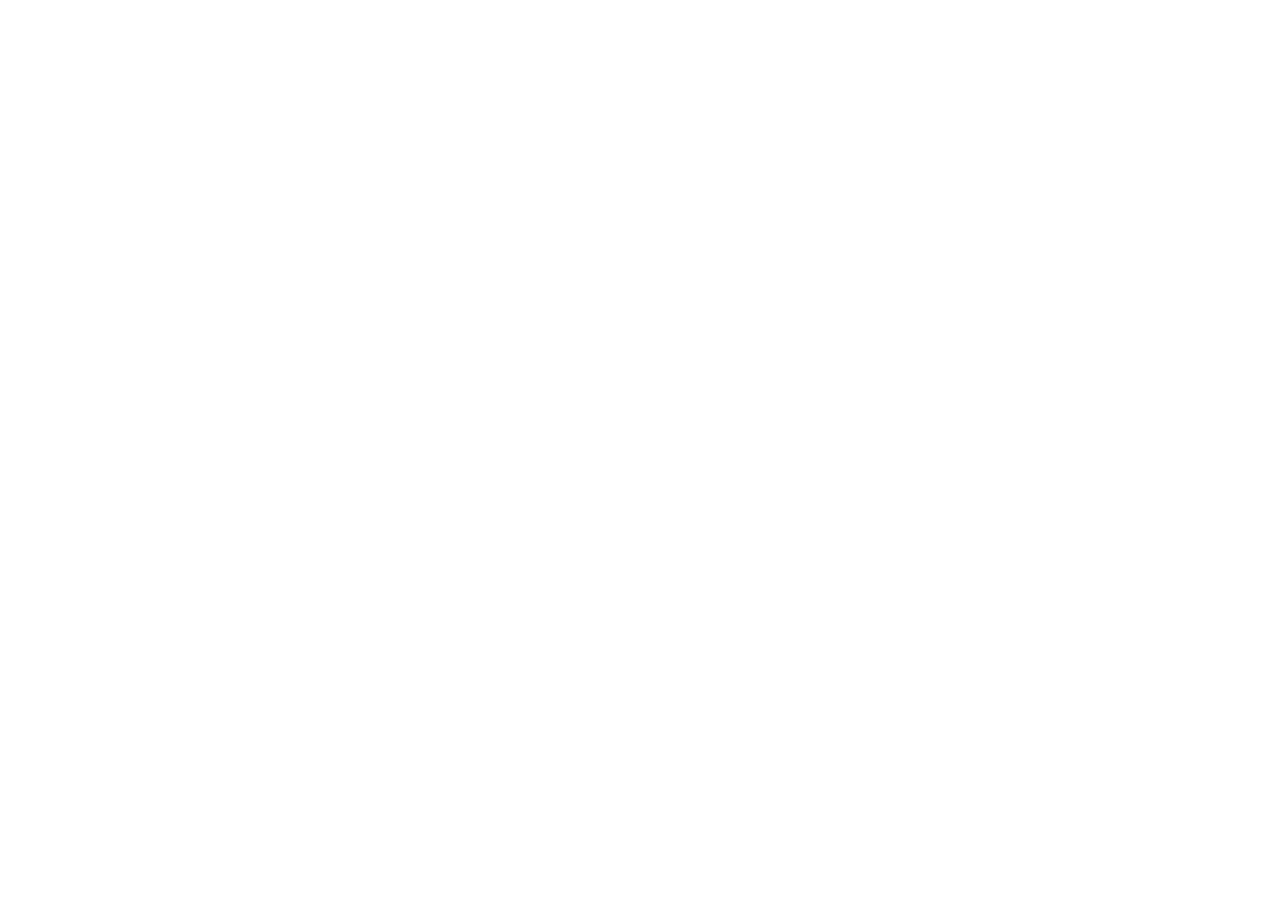
==== index.html @ 625efd92 "Add my.warden.cv launcher" ====
<!doctype html>
<html lang="en">
	<head>
		<meta charset="utf-8">
		<meta name="viewport" content="width=device-width, initial-scale=1">
		<meta name="color-scheme" content="dark">
		<title>Warden</title>
		<link rel="icon" href="assets/images/favicon.svg" type="image/svg+xml">
		<link rel="stylesheet" href="assets/css/style.css">
		<script defer src="assets/js/script.js"></script>
	</head>
	<body>
		<main class="auth-shell" data-launcher data-product="warden" data-default-host="localhost" data-default-port="7332">
		  <form class="login-card" data-config novalidate>
		    <div class="brand"><span>W</span><strong>Warden</strong></div>
		    <h1>Warden</h1>
		    <div class="error" data-error role="alert" hidden></div>
		    <label>Domain or IP<input name="host" value="localhost" placeholder="localhost or https://warden.example.com" autocomplete="url" spellcheck="false"></label>
		    <label>Port<input name="port" type="number" min="1" max="65535" value="7332" inputmode="numeric"></label>
		    <div class="actions"><button type="submit">Save</button><button type="button" class="secondary" data-defaults>Use defaults</button></div>
		    <button type="button" class="secondary open" data-open>Open Warden</button>
		  </form>
		</main>
	</body>
</html>
---- assets/css/style.css ----
:root{color-scheme:dark;--bg:#151617;--panel:#1f2021;--line:#323334;--line2:#3a3b3c;--text:#f0f1f1;--muted:#85898c;--accent:#4ecb71;--sans:Inter,ui-sans-serif,system-ui,sans-serif}*{box-sizing:border-box}html,body{min-height:100%}body{margin:0;background:var(--bg);color:var(--text);font:14px var(--sans)}button,input{font:inherit}[hidden]{display:none!important}.auth-shell{min-height:100vh;display:grid;place-items:center;padding:18px}.login-card{display:none;width:min(340px,calc(100vw - 36px));padding:30px;border:1px solid var(--line);border-radius:12px;background:var(--panel)}.config .login-card{display:grid;gap:11px}.brand{display:flex;align-items:center;justify-content:center;gap:9px;margin-bottom:10px}.brand span{display:grid;place-items:center;width:29px;height:29px;border-radius:8px;background:#eee;color:#171819;font-weight:900}.login-card h1{margin:0 0 8px;text-align:center;font-size:24px;letter-spacing:-.035em}.login-card label{display:grid;gap:6px;color:#b5b8ba;font-size:10px;text-transform:uppercase;letter-spacing:.08em}.login-card input{width:100%;border:1px solid var(--line2);border-radius:8px;background:#171819;color:var(--text);padding:12px 13px;outline:0}.login-card input:focus{border-color:#5b625d;box-shadow:0 0 0 2px #4ecb7114}.login-card button{padding:12px 14px;border:0;border-radius:8px;background:var(--accent);color:#102015;font-weight:800;cursor:pointer}.login-card .secondary{border:1px solid var(--line2);background:#292a2b;color:var(--text)}.actions{display:flex;gap:8px;margin-top:8px}.actions button{flex:1}.open{width:100%}.error{padding:9px;color:#e46b6b;font-size:11px;text-align:center}@media(max-width:380px){.actions{display:grid}}
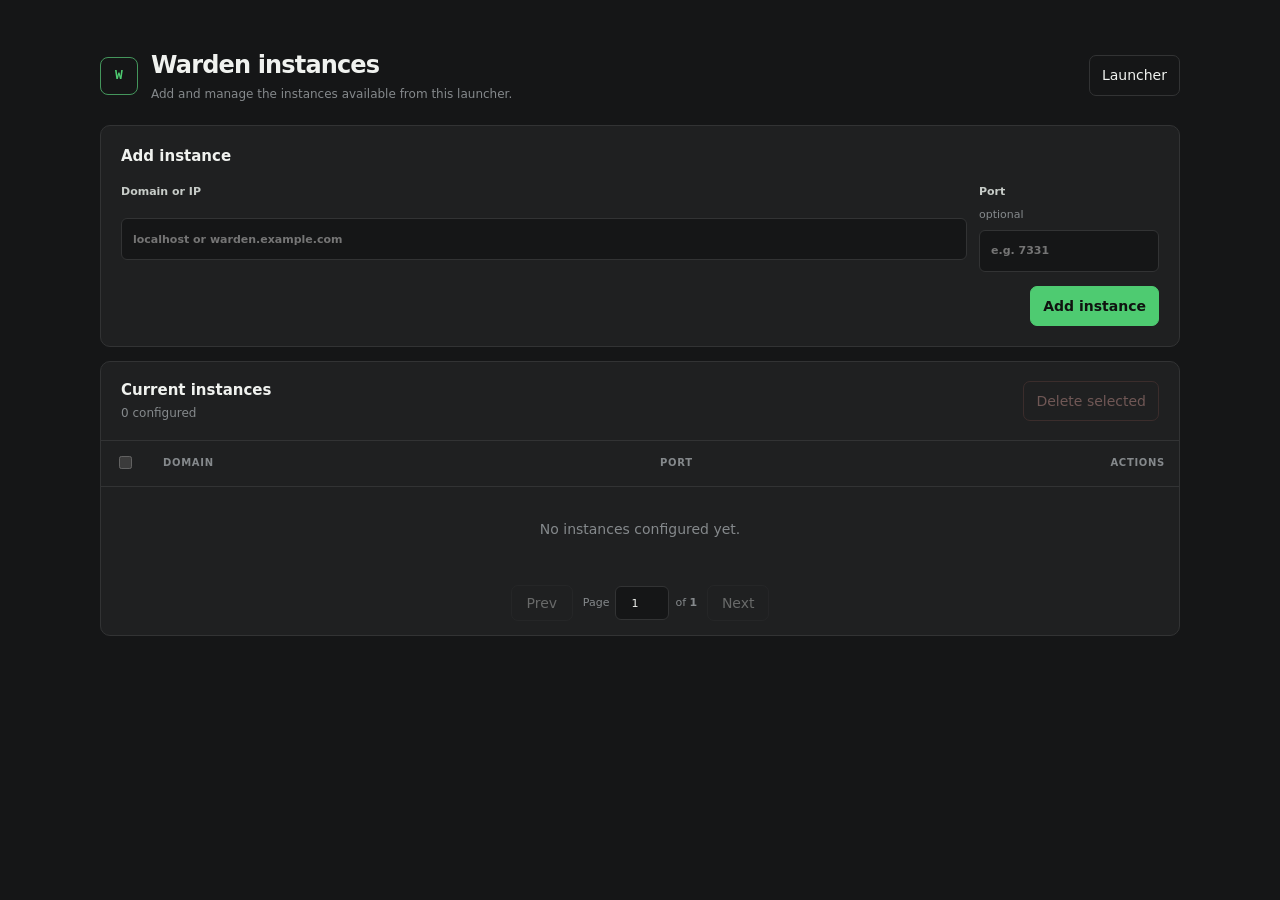
==== commit 4dc2d147: "Turn redirect into instance launcher" ====
--- a/index.html
+++ b/index.html
@@ -10,16 +10,49 @@
 		<script defer src="assets/js/script.js"></script>
 	</head>
 	<body>
-		<main class="auth-shell" data-launcher data-product="warden" data-default-host="localhost" data-default-port="7332">
-		  <form class="login-card" data-config novalidate>
-		    <div class="brand"><span>W</span><strong>Warden</strong></div>
-		    <h1>Warden</h1>
-		    <div class="error" data-error role="alert" hidden></div>
-		    <label>Domain or IP<input name="host" value="localhost" placeholder="localhost or https://warden.example.com" autocomplete="url" spellcheck="false"></label>
-		    <label>Port<input name="port" type="number" min="1" max="65535" value="7332" inputmode="numeric"></label>
-		    <div class="actions"><button type="submit">Save</button><button type="button" class="secondary" data-defaults>Use defaults</button></div>
-		    <button type="button" class="secondary open" data-open>Open Warden</button>
-		  </form>
+		<main class="instance-app" data-instance-launcher data-product="warden" data-product-title="Warden">
+		  <section class="launcher-view" data-launcher-view hidden>
+		    <header class="page-header">
+		      <div class="brand"><span class="brand-mark">W</span><div><h1>Warden</h1><p>Choose an instance to open.</p></div></div>
+		      <button class="icon-button" type="button" data-open-config aria-label="Configure instances" title="Configure instances">&#9881;</button>
+		    </header>
+		    <div class="instance-grid" data-instance-grid></div>
+		    <nav class="pager" data-launcher-pager aria-label="Instance pages">
+		      <button type="button" data-prev>Prev</button>
+		      <label>Page <input type="number" min="1" step="1" value="1" data-page-input aria-label="Page number"> <span>of <strong data-page-count>1</strong></span></label>
+		      <button type="button" data-next>Next</button>
+		    </nav>
+		  </section>
+		  <section class="config-view" data-config-view hidden>
+		    <header class="page-header">
+		      <div class="brand"><span class="brand-mark">W</span><div><h1>Warden instances</h1><p>Add and manage the instances available from this launcher.</p></div></div>
+		      <button class="secondary" type="button" data-back-launcher>Launcher</button>
+		    </header>
+		    <form class="instance-form panel" data-instance-form novalidate>
+		      <input type="hidden" name="edit-id">
+		      <div class="form-heading"><h2 data-form-title>Add instance</h2><button class="text-button" type="button" data-cancel-edit hidden>Cancel edit</button></div>
+		      <div class="form-grid">
+		        <label>Domain or IP<input name="domain" type="text" inputmode="url" autocomplete="url" placeholder="localhost or warden.example.com" spellcheck="false" required></label>
+		        <label>Port <span class="optional">optional</span><input name="port" type="number" min="1" max="65535" step="1" inputmode="numeric" autocomplete="off" placeholder="e.g. 7331"></label>
+		      </div>
+		      <div class="form-footer"><div class="error" data-error role="alert" hidden></div><button class="primary" type="submit" data-submit>Add instance</button></div>
+		    </form>
+		    <section class="panel list-panel">
+		      <div class="table-toolbar"><div><h2>Current instances</h2><p><span data-instance-count>0</span> configured</p></div><button class="danger" type="button" data-delete-selected disabled>Delete selected</button></div>
+		      <div class="table-wrap">
+		        <table>
+		          <thead><tr><th class="check"><input type="checkbox" data-select-page aria-label="Select instances on this page"></th><th>Domain</th><th>Port</th><th class="actions-col">Actions</th></tr></thead>
+		          <tbody data-instance-table></tbody>
+		        </table>
+		        <div class="empty-state" data-empty>No instances configured yet.</div>
+		      </div>
+		      <nav class="pager" data-config-pager aria-label="Configuration pages">
+		        <button type="button" data-prev>Prev</button>
+		        <label>Page <input type="number" min="1" step="1" value="1" data-page-input aria-label="Page number"> <span>of <strong data-page-count>1</strong></span></label>
+		        <button type="button" data-next>Next</button>
+		      </nav>
+		    </section>
+		  </section>
 		</main>
 	</body>
 </html>
--- a/assets/css/style.css
+++ b/assets/css/style.css
@@ -1 +1,2 @@
-:root{color-scheme:dark;--bg:#151617;--panel:#1f2021;--line:#323334;--line2:#3a3b3c;--text:#f0f1f1;--muted:#85898c;--accent:#4ecb71;--sans:Inter,ui-sans-serif,system-ui,sans-serif}*{box-sizing:border-box}html,body{min-height:100%}body{margin:0;background:var(--bg);color:var(--text);font:14px var(--sans)}button,input{font:inherit}[hidden]{display:none!important}.auth-shell{min-height:100vh;display:grid;place-items:center;padding:18px}.login-card{display:none;width:min(340px,calc(100vw - 36px));padding:30px;border:1px solid var(--line);border-radius:12px;background:var(--panel)}.config .login-card{display:grid;gap:11px}.brand{display:flex;align-items:center;justify-content:center;gap:9px;margin-bottom:10px}.brand span{display:grid;place-items:center;width:29px;height:29px;border-radius:8px;background:#eee;color:#171819;font-weight:900}.login-card h1{margin:0 0 8px;text-align:center;font-size:24px;letter-spacing:-.035em}.login-card label{display:grid;gap:6px;color:#b5b8ba;font-size:10px;text-transform:uppercase;letter-spacing:.08em}.login-card input{width:100%;border:1px solid var(--line2);border-radius:8px;background:#171819;color:var(--text);padding:12px 13px;outline:0}.login-card input:focus{border-color:#5b625d;box-shadow:0 0 0 2px #4ecb7114}.login-card button{padding:12px 14px;border:0;border-radius:8px;background:var(--accent);color:#102015;font-weight:800;cursor:pointer}.login-card .secondary{border:1px solid var(--line2);background:#292a2b;color:var(--text)}.actions{display:flex;gap:8px;margin-top:8px}.actions button{flex:1}.open{width:100%}.error{padding:9px;color:#e46b6b;font-size:11px;text-align:center}@media(max-width:380px){.actions{display:grid}}
+:root{color-scheme:dark;--bg:#151617;--panel:#1f2021;--line:#323334;--text:#f0f2ef;--muted:#85898c;--accent:#4ecb71;--danger:#d97970;--sans:Inter,ui-sans-serif,system-ui,-apple-system,BlinkMacSystemFont,"Segoe UI",sans-serif;--mono:"SFMono-Regular",Consolas,"Liberation Mono",monospace;--radius:10px}
+*{box-sizing:border-box}html,body{min-height:100%}body{margin:0;background:var(--bg);color:var(--text);font:14px/1.45 var(--sans)}button,input{font:inherit}button{cursor:pointer}[hidden]{display:none!important}.instance-app{width:min(1080px,calc(100% - 36px));margin:0 auto;padding:48px 0 64px}.launcher-view{width:min(920px,100%);margin:8vh auto 0}.page-header{display:flex;align-items:center;justify-content:space-between;gap:18px;margin-bottom:22px}.brand{display:flex;align-items:center;gap:13px}.brand-mark{display:grid;place-items:center;min-width:38px;height:38px;padding:0 8px;border:1px solid color-mix(in srgb,var(--accent) 65%,var(--line));border-radius:calc(var(--radius) - 2px);color:var(--accent);font:800 13px/1 var(--mono)}h1,h2,p{margin:0}h1{font-size:24px;letter-spacing:-.035em}h2{font-size:15px}.brand p,.table-toolbar p{margin-top:3px;color:var(--muted);font-size:12px}.icon-button,.secondary,.pager button,.text-button,.danger,.primary{border:1px solid var(--line);border-radius:calc(var(--radius) - 3px);background:transparent;color:var(--text);padding:9px 12px}.icon-button{width:40px;height:40px;padding:0;font-size:18px}button:hover{border-color:color-mix(in srgb,var(--accent) 45%,var(--line))}.primary{border-color:var(--accent);background:var(--accent);color:#101310;font-weight:800}.danger{color:#f2b0a9;border-color:#69423e}.danger:disabled{opacity:.38;cursor:not-allowed}.instance-grid{display:grid;grid-template-columns:repeat(2,minmax(0,1fr));gap:12px}.instance-card{display:flex;align-items:center;justify-content:space-between;gap:14px;min-height:92px;padding:18px;border:1px solid var(--line);border-radius:var(--radius);background:var(--panel);text-align:left;color:var(--text)}.instance-card:hover{border-color:color-mix(in srgb,var(--accent) 55%,var(--line));transform:translateY(-1px)}.instance-card strong{display:block;font-size:15px;overflow-wrap:anywhere}.instance-card small{display:block;margin-top:5px;color:var(--muted);font:11px var(--mono)}.instance-card .arrow{color:var(--accent);font-size:20px}.panel{border:1px solid var(--line);border-radius:var(--radius);background:var(--panel)}.instance-form{padding:20px;margin-bottom:14px}.form-heading,.form-footer,.table-toolbar{display:flex;align-items:center;justify-content:space-between;gap:14px}.form-heading{margin-bottom:16px}.text-button{padding:5px 8px;color:var(--muted);font-size:12px}.form-grid{display:grid;grid-template-columns:minmax(0,1fr) 180px;gap:12px}label{display:grid;gap:7px;color:#c7ccc8;font-size:11px;font-weight:650}.optional{color:var(--muted);font-weight:400}input[type=text],input[type=number]{width:100%;height:42px;padding:0 11px;border:1px solid var(--line);border-radius:calc(var(--radius) - 4px);outline:0;background:var(--bg);color:var(--text)}input:focus{border-color:var(--accent)}.form-footer{margin-top:14px;justify-content:flex-end}.error{margin-right:auto;color:#e59a93;font-size:12px}.list-panel{overflow:hidden}.table-toolbar{padding:18px 20px;border-bottom:1px solid var(--line)}.table-wrap{overflow-x:auto}table{width:100%;border-collapse:collapse}th,td{padding:12px 14px;border-bottom:1px solid var(--line);text-align:left;vertical-align:middle}th{color:var(--muted);font-size:10px;text-transform:uppercase;letter-spacing:.07em}td.domain{font-weight:650;overflow-wrap:anywhere}td.port{color:var(--muted);font:12px var(--mono)}.check{width:42px;text-align:center}.actions-col{width:150px;text-align:right}td.actions{text-align:right;white-space:nowrap}td.actions button{margin-left:5px;padding:6px 9px;border:1px solid var(--line);border-radius:calc(var(--radius) - 4px);background:transparent;color:var(--text);font-size:11px}.empty-state{padding:32px;text-align:center;color:var(--muted)}.pager{display:flex;align-items:center;justify-content:center;gap:10px;margin-top:18px}.list-panel>.pager{margin:0;padding:14px;border-top:0}.pager label{display:flex;align-items:center;gap:6px;color:var(--muted);font-weight:400}.pager input{width:54px;height:34px;padding:0 7px;text-align:center}.pager button{min-width:62px;padding:7px 10px}.pager button:disabled{opacity:.35;cursor:not-allowed}input[type=checkbox]{accent-color:var(--accent)}@media(max-width:700px){.instance-app{width:min(100% - 24px,1080px);padding-top:26px}.launcher-view{margin-top:3vh}.instance-grid{grid-template-columns:1fr}.form-grid{grid-template-columns:1fr}.page-header{align-items:flex-start}.brand{align-items:flex-start}.config-view .page-header{flex-direction:column}.table-toolbar{align-items:flex-start;flex-direction:column}.actions-col{width:120px}}@media(max-width:440px){.instance-app{width:min(100% - 18px,1080px)}.instance-form{padding:16px}.page-header{margin-bottom:16px}.pager{gap:6px}.pager button{min-width:auto}th,td{padding:10px 9px}}
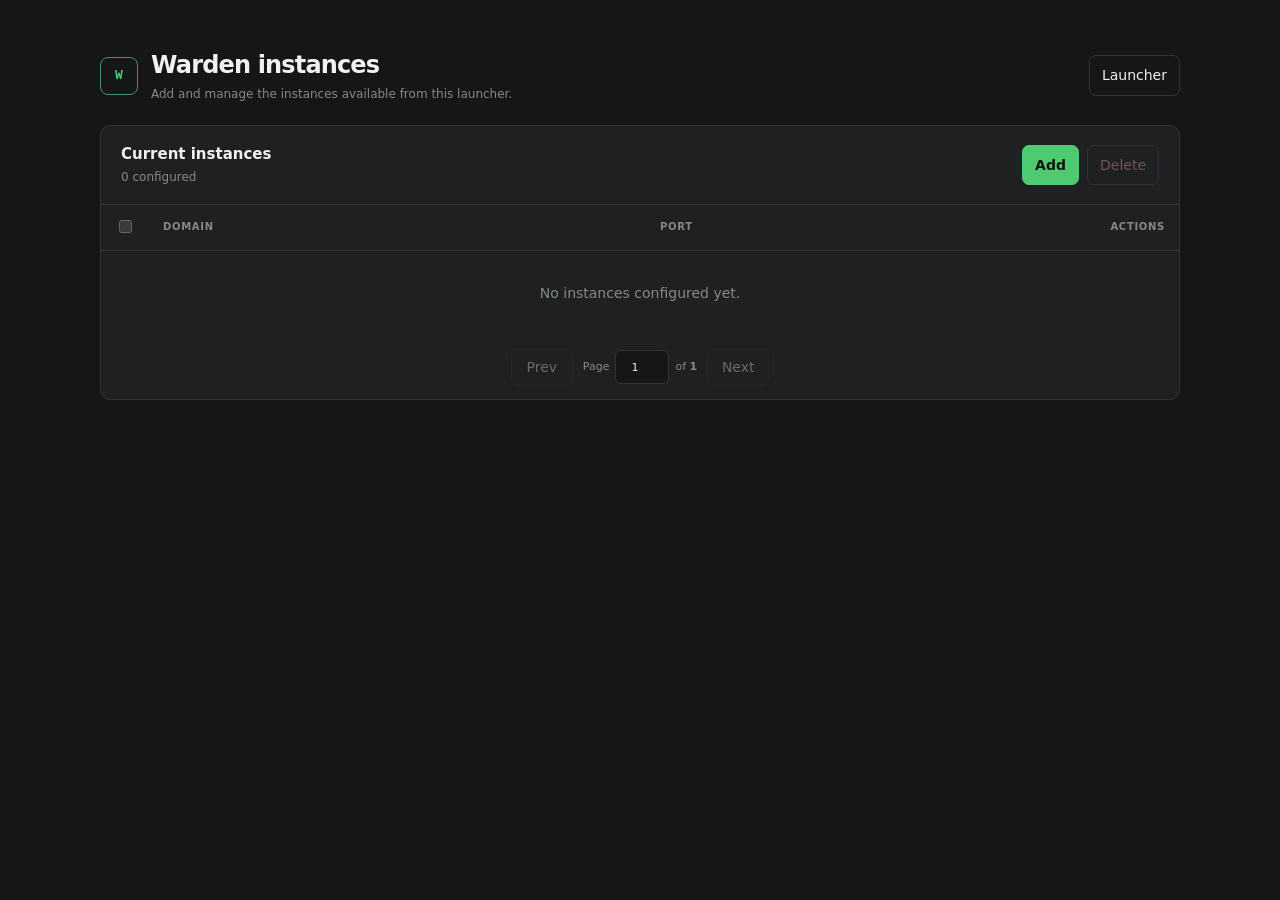
==== commit a8f8c9ff: "Refine instance configuration UI" ====
--- a/index.html
+++ b/index.html
@@ -28,17 +28,21 @@
 		      <div class="brand"><span class="brand-mark">W</span><div><h1>Warden instances</h1><p>Add and manage the instances available from this launcher.</p></div></div>
 		      <button class="secondary" type="button" data-back-launcher>Launcher</button>
 		    </header>
-		    <form class="instance-form panel" data-instance-form novalidate>
-		      <input type="hidden" name="edit-id">
-		      <div class="form-heading"><h2 data-form-title>Add instance</h2><button class="text-button" type="button" data-cancel-edit hidden>Cancel edit</button></div>
-		      <div class="form-grid">
-		        <label>Domain or IP<input name="domain" type="text" inputmode="url" autocomplete="url" placeholder="localhost or warden.example.com" spellcheck="false" required></label>
-		        <label>Port <span class="optional">optional</span><input name="port" type="number" min="1" max="65535" step="1" inputmode="numeric" autocomplete="off" placeholder="e.g. 7331"></label>
-		      </div>
-		      <div class="form-footer"><div class="error" data-error role="alert" hidden></div><button class="primary" type="submit" data-submit>Add instance</button></div>
-		    </form>
+		    <div class="modal-backdrop" data-instance-modal hidden>
+		      <section class="modal panel" role="dialog" aria-modal="true" aria-labelledby="instance-modal-title">
+		        <form class="instance-form" data-instance-form novalidate>
+		          <input type="hidden" name="edit-id">
+		          <div class="modal-header"><h2 id="instance-modal-title" data-form-title>Add instance</h2><button class="icon-button close-button" type="button" data-cancel-edit aria-label="Close">&times;</button></div>
+		          <div class="form-grid">
+		            <label>Domain or IP<input name="domain" type="text" inputmode="url" autocomplete="url" placeholder="localhost or warden.example.com" spellcheck="false" required></label>
+		            <label><span class="field-label">Port <span class="optional">(optional)</span></span><input name="port" type="number" min="1" max="65535" step="1" inputmode="numeric" autocomplete="off" placeholder="e.g. 7331"></label>
+		          </div>
+		          <div class="form-footer"><div class="error" data-error role="alert" hidden></div><button class="secondary" type="button" data-cancel-modal>Cancel</button><button class="primary" type="submit" data-submit>Add</button></div>
+		        </form>
+		      </section>
+		    </div>
 		    <section class="panel list-panel">
-		      <div class="table-toolbar"><div><h2>Current instances</h2><p><span data-instance-count>0</span> configured</p></div><button class="danger" type="button" data-delete-selected disabled>Delete selected</button></div>
+		      <div class="table-toolbar"><div><h2>Current instances</h2><p><span data-instance-count>0</span> configured</p></div><div class="toolbar-actions"><button class="primary" type="button" data-add-instance>Add</button><button class="danger" type="button" data-delete-selected disabled>Delete</button></div></div>
 		      <div class="table-wrap">
 		        <table>
 		          <thead><tr><th class="check"><input type="checkbox" data-select-page aria-label="Select instances on this page"></th><th>Domain</th><th>Port</th><th class="actions-col">Actions</th></tr></thead>
--- a/assets/css/style.css
+++ b/assets/css/style.css
@@ -1,2 +1,3 @@
 :root{color-scheme:dark;--bg:#151617;--panel:#1f2021;--line:#323334;--text:#f0f2ef;--muted:#85898c;--accent:#4ecb71;--danger:#d97970;--sans:Inter,ui-sans-serif,system-ui,-apple-system,BlinkMacSystemFont,"Segoe UI",sans-serif;--mono:"SFMono-Regular",Consolas,"Liberation Mono",monospace;--radius:10px}
 *{box-sizing:border-box}html,body{min-height:100%}body{margin:0;background:var(--bg);color:var(--text);font:14px/1.45 var(--sans)}button,input{font:inherit}button{cursor:pointer}[hidden]{display:none!important}.instance-app{width:min(1080px,calc(100% - 36px));margin:0 auto;padding:48px 0 64px}.launcher-view{width:min(920px,100%);margin:8vh auto 0}.page-header{display:flex;align-items:center;justify-content:space-between;gap:18px;margin-bottom:22px}.brand{display:flex;align-items:center;gap:13px}.brand-mark{display:grid;place-items:center;min-width:38px;height:38px;padding:0 8px;border:1px solid color-mix(in srgb,var(--accent) 65%,var(--line));border-radius:calc(var(--radius) - 2px);color:var(--accent);font:800 13px/1 var(--mono)}h1,h2,p{margin:0}h1{font-size:24px;letter-spacing:-.035em}h2{font-size:15px}.brand p,.table-toolbar p{margin-top:3px;color:var(--muted);font-size:12px}.icon-button,.secondary,.pager button,.text-button,.danger,.primary{border:1px solid var(--line);border-radius:calc(var(--radius) - 3px);background:transparent;color:var(--text);padding:9px 12px}.icon-button{width:40px;height:40px;padding:0;font-size:18px}button:hover{border-color:color-mix(in srgb,var(--accent) 45%,var(--line))}.primary{border-color:var(--accent);background:var(--accent);color:#101310;font-weight:800}.danger{color:#f2b0a9;border-color:#69423e}.danger:disabled{opacity:.38;cursor:not-allowed}.instance-grid{display:grid;grid-template-columns:repeat(2,minmax(0,1fr));gap:12px}.instance-card{display:flex;align-items:center;justify-content:space-between;gap:14px;min-height:92px;padding:18px;border:1px solid var(--line);border-radius:var(--radius);background:var(--panel);text-align:left;color:var(--text)}.instance-card:hover{border-color:color-mix(in srgb,var(--accent) 55%,var(--line));transform:translateY(-1px)}.instance-card strong{display:block;font-size:15px;overflow-wrap:anywhere}.instance-card small{display:block;margin-top:5px;color:var(--muted);font:11px var(--mono)}.instance-card .arrow{color:var(--accent);font-size:20px}.panel{border:1px solid var(--line);border-radius:var(--radius);background:var(--panel)}.instance-form{padding:20px;margin-bottom:14px}.form-heading,.form-footer,.table-toolbar{display:flex;align-items:center;justify-content:space-between;gap:14px}.form-heading{margin-bottom:16px}.text-button{padding:5px 8px;color:var(--muted);font-size:12px}.form-grid{display:grid;grid-template-columns:minmax(0,1fr) 180px;gap:12px}label{display:grid;gap:7px;color:#c7ccc8;font-size:11px;font-weight:650}.optional{color:var(--muted);font-weight:400}input[type=text],input[type=number]{width:100%;height:42px;padding:0 11px;border:1px solid var(--line);border-radius:calc(var(--radius) - 4px);outline:0;background:var(--bg);color:var(--text)}input:focus{border-color:var(--accent)}.form-footer{margin-top:14px;justify-content:flex-end}.error{margin-right:auto;color:#e59a93;font-size:12px}.list-panel{overflow:hidden}.table-toolbar{padding:18px 20px;border-bottom:1px solid var(--line)}.table-wrap{overflow-x:auto}table{width:100%;border-collapse:collapse}th,td{padding:12px 14px;border-bottom:1px solid var(--line);text-align:left;vertical-align:middle}th{color:var(--muted);font-size:10px;text-transform:uppercase;letter-spacing:.07em}td.domain{font-weight:650;overflow-wrap:anywhere}td.port{color:var(--muted);font:12px var(--mono)}.check{width:42px;text-align:center}.actions-col{width:150px;text-align:right}td.actions{text-align:right;white-space:nowrap}td.actions button{margin-left:5px;padding:6px 9px;border:1px solid var(--line);border-radius:calc(var(--radius) - 4px);background:transparent;color:var(--text);font-size:11px}.empty-state{padding:32px;text-align:center;color:var(--muted)}.pager{display:flex;align-items:center;justify-content:center;gap:10px;margin-top:18px}.list-panel>.pager{margin:0;padding:14px;border-top:0}.pager label{display:flex;align-items:center;gap:6px;color:var(--muted);font-weight:400}.pager input{width:54px;height:34px;padding:0 7px;text-align:center}.pager button{min-width:62px;padding:7px 10px}.pager button:disabled{opacity:.35;cursor:not-allowed}input[type=checkbox]{accent-color:var(--accent)}@media(max-width:700px){.instance-app{width:min(100% - 24px,1080px);padding-top:26px}.launcher-view{margin-top:3vh}.instance-grid{grid-template-columns:1fr}.form-grid{grid-template-columns:1fr}.page-header{align-items:flex-start}.brand{align-items:flex-start}.config-view .page-header{flex-direction:column}.table-toolbar{align-items:flex-start;flex-direction:column}.actions-col{width:120px}}@media(max-width:440px){.instance-app{width:min(100% - 18px,1080px)}.instance-form{padding:16px}.page-header{margin-bottom:16px}.pager{gap:6px}.pager button{min-width:auto}th,td{padding:10px 9px}}
+.toolbar-actions{display:flex;align-items:center;gap:8px}.field-label{display:inline-flex;align-items:baseline;gap:4px}.modal-backdrop{position:fixed;inset:0;z-index:1000;display:grid;place-items:center;padding:20px;background:rgba(0,0,0,.62);backdrop-filter:blur(2px)}.modal{width:min(720px,100%);box-shadow:0 24px 70px rgba(0,0,0,.42)}.modal .instance-form{margin:0;padding:20px}.modal-header{display:flex;align-items:center;justify-content:space-between;gap:14px;margin-bottom:18px}.close-button{width:34px;height:34px;font-size:22px;line-height:1}.modal .form-footer{margin-top:18px}.modal .form-footer .secondary{margin-left:auto}@media(max-width:700px){.table-toolbar{flex-direction:row;align-items:center}.toolbar-actions{margin-left:auto}.modal .form-grid{grid-template-columns:1fr}}@media(max-width:440px){.table-toolbar{align-items:flex-start;flex-direction:column}.toolbar-actions{margin-left:0}}
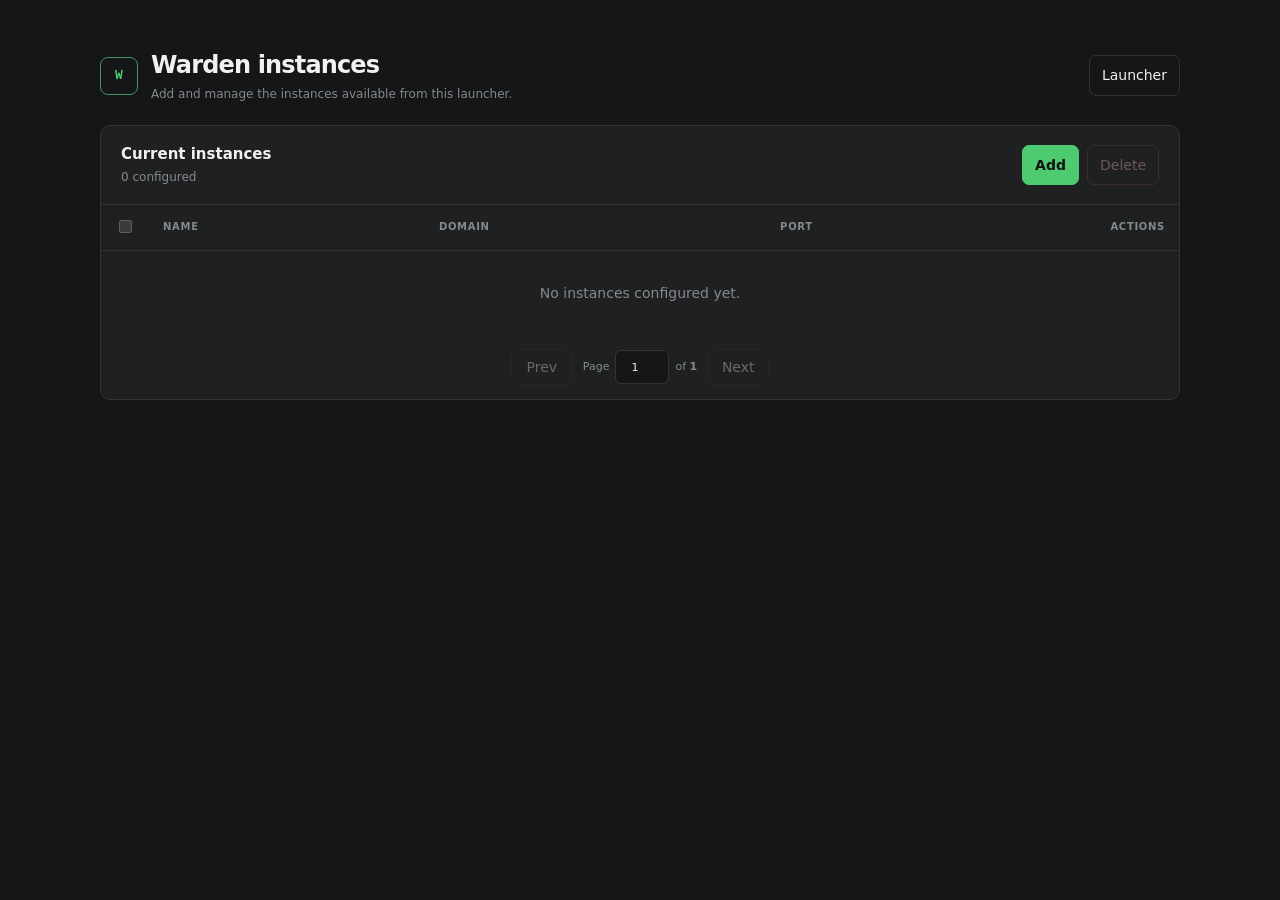
==== commit f80ae7d9: "Add names to instance launchers" ====
--- a/index.html
+++ b/index.html
@@ -34,6 +34,7 @@
 		          <input type="hidden" name="edit-id">
 		          <div class="modal-header"><h2 id="instance-modal-title" data-form-title>Add instance</h2><button class="icon-button close-button" type="button" data-cancel-edit aria-label="Close">&times;</button></div>
 		          <div class="form-grid">
+		            <label>Name<input name="name" type="text" autocomplete="off" placeholder="e.g. Local or NUC" required></label>
 		            <label>Domain or IP<input name="domain" type="text" inputmode="url" autocomplete="url" placeholder="localhost or warden.example.com" spellcheck="false" required></label>
 		            <label><span class="field-label">Port <span class="optional">(optional)</span></span><input name="port" type="number" min="1" max="65535" step="1" inputmode="numeric" autocomplete="off" placeholder="e.g. 7331"></label>
 		          </div>
@@ -45,7 +46,7 @@
 		      <div class="table-toolbar"><div><h2>Current instances</h2><p><span data-instance-count>0</span> configured</p></div><div class="toolbar-actions"><button class="primary" type="button" data-add-instance>Add</button><button class="danger" type="button" data-delete-selected disabled>Delete</button></div></div>
 		      <div class="table-wrap">
 		        <table>
-		          <thead><tr><th class="check"><input type="checkbox" data-select-page aria-label="Select instances on this page"></th><th>Domain</th><th>Port</th><th class="actions-col">Actions</th></tr></thead>
+		          <thead><tr><th class="check"><input type="checkbox" data-select-page aria-label="Select instances on this page"></th><th>Name</th><th>Domain</th><th>Port</th><th class="actions-col">Actions</th></tr></thead>
 		          <tbody data-instance-table></tbody>
 		        </table>
 		        <div class="empty-state" data-empty>No instances configured yet.</div>
--- a/assets/css/style.css
+++ b/assets/css/style.css
@@ -1,3 +1,3 @@
 :root{color-scheme:dark;--bg:#151617;--panel:#1f2021;--line:#323334;--text:#f0f2ef;--muted:#85898c;--accent:#4ecb71;--danger:#d97970;--sans:Inter,ui-sans-serif,system-ui,-apple-system,BlinkMacSystemFont,"Segoe UI",sans-serif;--mono:"SFMono-Regular",Consolas,"Liberation Mono",monospace;--radius:10px}
-*{box-sizing:border-box}html,body{min-height:100%}body{margin:0;background:var(--bg);color:var(--text);font:14px/1.45 var(--sans)}button,input{font:inherit}button{cursor:pointer}[hidden]{display:none!important}.instance-app{width:min(1080px,calc(100% - 36px));margin:0 auto;padding:48px 0 64px}.launcher-view{width:min(920px,100%);margin:8vh auto 0}.page-header{display:flex;align-items:center;justify-content:space-between;gap:18px;margin-bottom:22px}.brand{display:flex;align-items:center;gap:13px}.brand-mark{display:grid;place-items:center;min-width:38px;height:38px;padding:0 8px;border:1px solid color-mix(in srgb,var(--accent) 65%,var(--line));border-radius:calc(var(--radius) - 2px);color:var(--accent);font:800 13px/1 var(--mono)}h1,h2,p{margin:0}h1{font-size:24px;letter-spacing:-.035em}h2{font-size:15px}.brand p,.table-toolbar p{margin-top:3px;color:var(--muted);font-size:12px}.icon-button,.secondary,.pager button,.text-button,.danger,.primary{border:1px solid var(--line);border-radius:calc(var(--radius) - 3px);background:transparent;color:var(--text);padding:9px 12px}.icon-button{width:40px;height:40px;padding:0;font-size:18px}button:hover{border-color:color-mix(in srgb,var(--accent) 45%,var(--line))}.primary{border-color:var(--accent);background:var(--accent);color:#101310;font-weight:800}.danger{color:#f2b0a9;border-color:#69423e}.danger:disabled{opacity:.38;cursor:not-allowed}.instance-grid{display:grid;grid-template-columns:repeat(2,minmax(0,1fr));gap:12px}.instance-card{display:flex;align-items:center;justify-content:space-between;gap:14px;min-height:92px;padding:18px;border:1px solid var(--line);border-radius:var(--radius);background:var(--panel);text-align:left;color:var(--text)}.instance-card:hover{border-color:color-mix(in srgb,var(--accent) 55%,var(--line));transform:translateY(-1px)}.instance-card strong{display:block;font-size:15px;overflow-wrap:anywhere}.instance-card small{display:block;margin-top:5px;color:var(--muted);font:11px var(--mono)}.instance-card .arrow{color:var(--accent);font-size:20px}.panel{border:1px solid var(--line);border-radius:var(--radius);background:var(--panel)}.instance-form{padding:20px;margin-bottom:14px}.form-heading,.form-footer,.table-toolbar{display:flex;align-items:center;justify-content:space-between;gap:14px}.form-heading{margin-bottom:16px}.text-button{padding:5px 8px;color:var(--muted);font-size:12px}.form-grid{display:grid;grid-template-columns:minmax(0,1fr) 180px;gap:12px}label{display:grid;gap:7px;color:#c7ccc8;font-size:11px;font-weight:650}.optional{color:var(--muted);font-weight:400}input[type=text],input[type=number]{width:100%;height:42px;padding:0 11px;border:1px solid var(--line);border-radius:calc(var(--radius) - 4px);outline:0;background:var(--bg);color:var(--text)}input:focus{border-color:var(--accent)}.form-footer{margin-top:14px;justify-content:flex-end}.error{margin-right:auto;color:#e59a93;font-size:12px}.list-panel{overflow:hidden}.table-toolbar{padding:18px 20px;border-bottom:1px solid var(--line)}.table-wrap{overflow-x:auto}table{width:100%;border-collapse:collapse}th,td{padding:12px 14px;border-bottom:1px solid var(--line);text-align:left;vertical-align:middle}th{color:var(--muted);font-size:10px;text-transform:uppercase;letter-spacing:.07em}td.domain{font-weight:650;overflow-wrap:anywhere}td.port{color:var(--muted);font:12px var(--mono)}.check{width:42px;text-align:center}.actions-col{width:150px;text-align:right}td.actions{text-align:right;white-space:nowrap}td.actions button{margin-left:5px;padding:6px 9px;border:1px solid var(--line);border-radius:calc(var(--radius) - 4px);background:transparent;color:var(--text);font-size:11px}.empty-state{padding:32px;text-align:center;color:var(--muted)}.pager{display:flex;align-items:center;justify-content:center;gap:10px;margin-top:18px}.list-panel>.pager{margin:0;padding:14px;border-top:0}.pager label{display:flex;align-items:center;gap:6px;color:var(--muted);font-weight:400}.pager input{width:54px;height:34px;padding:0 7px;text-align:center}.pager button{min-width:62px;padding:7px 10px}.pager button:disabled{opacity:.35;cursor:not-allowed}input[type=checkbox]{accent-color:var(--accent)}@media(max-width:700px){.instance-app{width:min(100% - 24px,1080px);padding-top:26px}.launcher-view{margin-top:3vh}.instance-grid{grid-template-columns:1fr}.form-grid{grid-template-columns:1fr}.page-header{align-items:flex-start}.brand{align-items:flex-start}.config-view .page-header{flex-direction:column}.table-toolbar{align-items:flex-start;flex-direction:column}.actions-col{width:120px}}@media(max-width:440px){.instance-app{width:min(100% - 18px,1080px)}.instance-form{padding:16px}.page-header{margin-bottom:16px}.pager{gap:6px}.pager button{min-width:auto}th,td{padding:10px 9px}}
+*{box-sizing:border-box}html,body{min-height:100%}body{margin:0;background:var(--bg);color:var(--text);font:14px/1.45 var(--sans)}button,input{font:inherit}button{cursor:pointer}[hidden]{display:none!important}.instance-app{width:min(1080px,calc(100% - 36px));margin:0 auto;padding:48px 0 64px}.launcher-view{width:min(920px,100%);margin:8vh auto 0}.page-header{display:flex;align-items:center;justify-content:space-between;gap:18px;margin-bottom:22px}.brand{display:flex;align-items:center;gap:13px}.brand-mark{display:grid;place-items:center;min-width:38px;height:38px;padding:0 8px;border:1px solid color-mix(in srgb,var(--accent) 65%,var(--line));border-radius:calc(var(--radius) - 2px);color:var(--accent);font:800 13px/1 var(--mono)}h1,h2,p{margin:0}h1{font-size:24px;letter-spacing:-.035em}h2{font-size:15px}.brand p,.table-toolbar p{margin-top:3px;color:var(--muted);font-size:12px}.icon-button,.secondary,.pager button,.text-button,.danger,.primary{border:1px solid var(--line);border-radius:calc(var(--radius) - 3px);background:transparent;color:var(--text);padding:9px 12px}.icon-button{width:40px;height:40px;padding:0;font-size:18px}button:hover{border-color:color-mix(in srgb,var(--accent) 45%,var(--line))}.primary{border-color:var(--accent);background:var(--accent);color:#101310;font-weight:800}.danger{color:#f2b0a9;border-color:#69423e}.danger:disabled{opacity:.38;cursor:not-allowed}.instance-grid{display:grid;grid-template-columns:repeat(2,minmax(0,1fr));gap:12px}.instance-card{display:flex;align-items:center;justify-content:space-between;gap:14px;min-height:92px;padding:18px;border:1px solid var(--line);border-radius:var(--radius);background:var(--panel);text-align:left;color:var(--text)}.instance-card:hover{border-color:color-mix(in srgb,var(--accent) 55%,var(--line));transform:translateY(-1px)}.instance-card strong{display:block;font-size:15px;overflow-wrap:anywhere}.instance-card small{display:block;margin-top:5px;color:var(--muted);font:11px var(--mono)}.instance-card .arrow{color:var(--accent);font-size:20px}.panel{border:1px solid var(--line);border-radius:var(--radius);background:var(--panel)}.instance-form{padding:20px;margin-bottom:14px}.form-heading,.form-footer,.table-toolbar{display:flex;align-items:center;justify-content:space-between;gap:14px}.form-heading{margin-bottom:16px}.text-button{padding:5px 8px;color:var(--muted);font-size:12px}.form-grid{display:grid;grid-template-columns:minmax(150px,.65fr) minmax(0,1fr) 180px;gap:12px}label{display:grid;gap:7px;color:#c7ccc8;font-size:11px;font-weight:650}.optional{color:var(--muted);font-weight:400}input[type=text],input[type=number]{width:100%;height:42px;padding:0 11px;border:1px solid var(--line);border-radius:calc(var(--radius) - 4px);outline:0;background:var(--bg);color:var(--text)}input:focus{border-color:var(--accent)}.form-footer{margin-top:14px;justify-content:flex-end}.error{margin-right:auto;color:#e59a93;font-size:12px}.list-panel{overflow:hidden}.table-toolbar{padding:18px 20px;border-bottom:1px solid var(--line)}.table-wrap{overflow-x:auto}table{width:100%;border-collapse:collapse}th,td{padding:12px 14px;border-bottom:1px solid var(--line);text-align:left;vertical-align:middle}th{color:var(--muted);font-size:10px;text-transform:uppercase;letter-spacing:.07em}td.name{font-weight:700}td.domain{color:#c7ccc8;overflow-wrap:anywhere}td.port{color:var(--muted);font:12px var(--mono)}.check{width:42px;text-align:center}.actions-col{width:150px;text-align:right}td.actions{text-align:right;white-space:nowrap}td.actions button{margin-left:5px;padding:6px 9px;border:1px solid var(--line);border-radius:calc(var(--radius) - 4px);background:transparent;color:var(--text);font-size:11px}.empty-state{padding:32px;text-align:center;color:var(--muted)}.pager{display:flex;align-items:center;justify-content:center;gap:10px;margin-top:18px}.list-panel>.pager{margin:0;padding:14px;border-top:0}.pager label{display:flex;align-items:center;gap:6px;color:var(--muted);font-weight:400}.pager input{width:54px;height:34px;padding:0 7px;text-align:center}.pager button{min-width:62px;padding:7px 10px}.pager button:disabled{opacity:.35;cursor:not-allowed}input[type=checkbox]{accent-color:var(--accent)}@media(max-width:700px){.instance-app{width:min(100% - 24px,1080px);padding-top:26px}.launcher-view{margin-top:3vh}.instance-grid{grid-template-columns:1fr}.form-grid{grid-template-columns:1fr}.page-header{align-items:flex-start}.brand{align-items:flex-start}.config-view .page-header{flex-direction:column}.table-toolbar{align-items:flex-start;flex-direction:column}.actions-col{width:120px}}@media(max-width:440px){.instance-app{width:min(100% - 18px,1080px)}.instance-form{padding:16px}.page-header{margin-bottom:16px}.pager{gap:6px}.pager button{min-width:auto}th,td{padding:10px 9px}}
 .toolbar-actions{display:flex;align-items:center;gap:8px}.field-label{display:inline-flex;align-items:baseline;gap:4px}.modal-backdrop{position:fixed;inset:0;z-index:1000;display:grid;place-items:center;padding:20px;background:rgba(0,0,0,.62);backdrop-filter:blur(2px)}.modal{width:min(720px,100%);box-shadow:0 24px 70px rgba(0,0,0,.42)}.modal .instance-form{margin:0;padding:20px}.modal-header{display:flex;align-items:center;justify-content:space-between;gap:14px;margin-bottom:18px}.close-button{width:34px;height:34px;font-size:22px;line-height:1}.modal .form-footer{margin-top:18px}.modal .form-footer .secondary{margin-left:auto}@media(max-width:700px){.table-toolbar{flex-direction:row;align-items:center}.toolbar-actions{margin-left:auto}.modal .form-grid{grid-template-columns:1fr}}@media(max-width:440px){.table-toolbar{align-items:flex-start;flex-direction:column}.toolbar-actions{margin-left:0}}
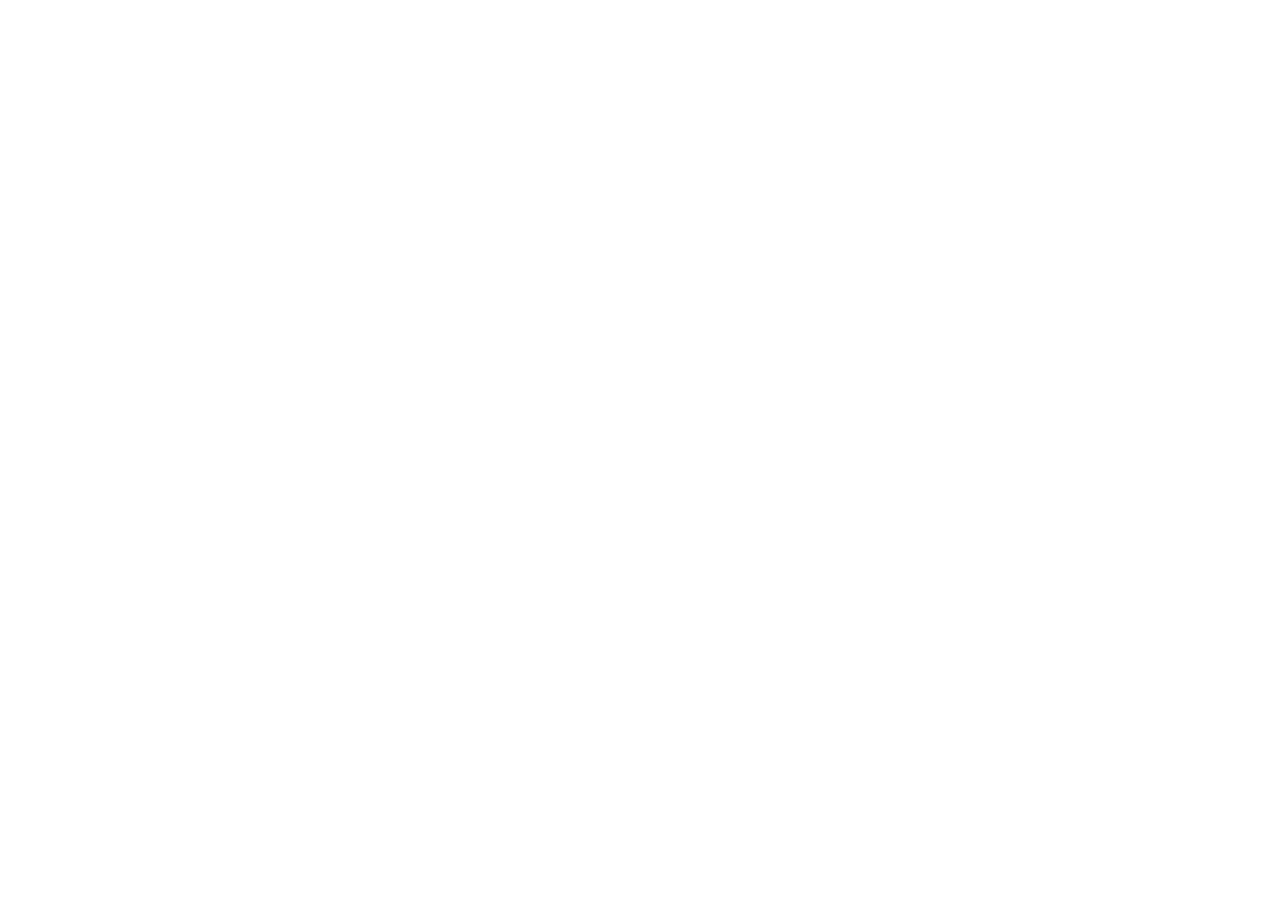
==== commit 5b04c239: "Add instance configuration import and export" ====
--- a/index.html
+++ b/index.html
@@ -43,7 +43,8 @@
 		      </section>
 		    </div>
 		    <section class="panel list-panel">
-		      <div class="table-toolbar"><div><h2>Current instances</h2><p><span data-instance-count>0</span> configured</p></div><div class="toolbar-actions"><button class="primary" type="button" data-add-instance>Add</button><button class="danger" type="button" data-delete-selected disabled>Delete</button></div></div>
+      <div class="table-toolbar"><div><h2>Current instances</h2><p><span data-instance-count>0</span> configured</p></div><div class="toolbar-actions"><button class="secondary" type="button" data-import>Import</button><button class="secondary" type="button" data-export>Export</button><button class="primary" type="button" data-add-instance>Add</button><button class="danger" type="button" data-delete-selected disabled>Delete</button><input type="file" accept="application/json,.json" data-import-file hidden></div></div>
+      <p class="status" data-status role="status" hidden></p>
 		      <div class="table-wrap">
 		        <table>
 		          <thead><tr><th class="check"><input type="checkbox" data-select-page aria-label="Select instances on this page"></th><th>Name</th><th>Domain</th><th>Port</th><th class="actions-col">Actions</th></tr></thead>
--- a/assets/css/style.css
+++ b/assets/css/style.css
@@ -1,3 +1,4 @@
 :root{color-scheme:dark;--bg:#151617;--panel:#1f2021;--line:#323334;--text:#f0f2ef;--muted:#85898c;--accent:#4ecb71;--danger:#d97970;--sans:Inter,ui-sans-serif,system-ui,-apple-system,BlinkMacSystemFont,"Segoe UI",sans-serif;--mono:"SFMono-Regular",Consolas,"Liberation Mono",monospace;--radius:10px}
-*{box-sizing:border-box}html,body{min-height:100%}body{margin:0;background:var(--bg);color:var(--text);font:14px/1.45 var(--sans)}button,input{font:inherit}button{cursor:pointer}[hidden]{display:none!important}.instance-app{width:min(1080px,calc(100% - 36px));margin:0 auto;padding:48px 0 64px}.launcher-view{width:min(920px,100%);margin:8vh auto 0}.page-header{display:flex;align-items:center;justify-content:space-between;gap:18px;margin-bottom:22px}.brand{display:flex;align-items:center;gap:13px}.brand-mark{display:grid;place-items:center;min-width:38px;height:38px;padding:0 8px;border:1px solid color-mix(in srgb,var(--accent) 65%,var(--line));border-radius:calc(var(--radius) - 2px);color:var(--accent);font:800 13px/1 var(--mono)}h1,h2,p{margin:0}h1{font-size:24px;letter-spacing:-.035em}h2{font-size:15px}.brand p,.table-toolbar p{margin-top:3px;color:var(--muted);font-size:12px}.icon-button,.secondary,.pager button,.text-button,.danger,.primary{border:1px solid var(--line);border-radius:calc(var(--radius) - 3px);background:transparent;color:var(--text);padding:9px 12px}.icon-button{width:40px;height:40px;padding:0;font-size:18px}button:hover{border-color:color-mix(in srgb,var(--accent) 45%,var(--line))}.primary{border-color:var(--accent);background:var(--accent);color:#101310;font-weight:800}.danger{color:#f2b0a9;border-color:#69423e}.danger:disabled{opacity:.38;cursor:not-allowed}.instance-grid{display:grid;grid-template-columns:repeat(2,minmax(0,1fr));gap:12px}.instance-card{display:flex;align-items:center;justify-content:space-between;gap:14px;min-height:92px;padding:18px;border:1px solid var(--line);border-radius:var(--radius);background:var(--panel);text-align:left;color:var(--text)}.instance-card:hover{border-color:color-mix(in srgb,var(--accent) 55%,var(--line));transform:translateY(-1px)}.instance-card strong{display:block;font-size:15px;overflow-wrap:anywhere}.instance-card small{display:block;margin-top:5px;color:var(--muted);font:11px var(--mono)}.instance-card .arrow{color:var(--accent);font-size:20px}.panel{border:1px solid var(--line);border-radius:var(--radius);background:var(--panel)}.instance-form{padding:20px;margin-bottom:14px}.form-heading,.form-footer,.table-toolbar{display:flex;align-items:center;justify-content:space-between;gap:14px}.form-heading{margin-bottom:16px}.text-button{padding:5px 8px;color:var(--muted);font-size:12px}.form-grid{display:grid;grid-template-columns:minmax(150px,.65fr) minmax(0,1fr) 180px;gap:12px}label{display:grid;gap:7px;color:#c7ccc8;font-size:11px;font-weight:650}.optional{color:var(--muted);font-weight:400}input[type=text],input[type=number]{width:100%;height:42px;padding:0 11px;border:1px solid var(--line);border-radius:calc(var(--radius) - 4px);outline:0;background:var(--bg);color:var(--text)}input:focus{border-color:var(--accent)}.form-footer{margin-top:14px;justify-content:flex-end}.error{margin-right:auto;color:#e59a93;font-size:12px}.list-panel{overflow:hidden}.table-toolbar{padding:18px 20px;border-bottom:1px solid var(--line)}.table-wrap{overflow-x:auto}table{width:100%;border-collapse:collapse}th,td{padding:12px 14px;border-bottom:1px solid var(--line);text-align:left;vertical-align:middle}th{color:var(--muted);font-size:10px;text-transform:uppercase;letter-spacing:.07em}td.name{font-weight:700}td.domain{color:#c7ccc8;overflow-wrap:anywhere}td.port{color:var(--muted);font:12px var(--mono)}.check{width:42px;text-align:center}.actions-col{width:150px;text-align:right}td.actions{text-align:right;white-space:nowrap}td.actions button{margin-left:5px;padding:6px 9px;border:1px solid var(--line);border-radius:calc(var(--radius) - 4px);background:transparent;color:var(--text);font-size:11px}.empty-state{padding:32px;text-align:center;color:var(--muted)}.pager{display:flex;align-items:center;justify-content:center;gap:10px;margin-top:18px}.list-panel>.pager{margin:0;padding:14px;border-top:0}.pager label{display:flex;align-items:center;gap:6px;color:var(--muted);font-weight:400}.pager input{width:54px;height:34px;padding:0 7px;text-align:center}.pager button{min-width:62px;padding:7px 10px}.pager button:disabled{opacity:.35;cursor:not-allowed}input[type=checkbox]{accent-color:var(--accent)}@media(max-width:700px){.instance-app{width:min(100% - 24px,1080px);padding-top:26px}.launcher-view{margin-top:3vh}.instance-grid{grid-template-columns:1fr}.form-grid{grid-template-columns:1fr}.page-header{align-items:flex-start}.brand{align-items:flex-start}.config-view .page-header{flex-direction:column}.table-toolbar{align-items:flex-start;flex-direction:column}.actions-col{width:120px}}@media(max-width:440px){.instance-app{width:min(100% - 18px,1080px)}.instance-form{padding:16px}.page-header{margin-bottom:16px}.pager{gap:6px}.pager button{min-width:auto}th,td{padding:10px 9px}}
-.toolbar-actions{display:flex;align-items:center;gap:8px}.field-label{display:inline-flex;align-items:baseline;gap:4px}.modal-backdrop{position:fixed;inset:0;z-index:1000;display:grid;place-items:center;padding:20px;background:rgba(0,0,0,.62);backdrop-filter:blur(2px)}.modal{width:min(720px,100%);box-shadow:0 24px 70px rgba(0,0,0,.42)}.modal .instance-form{margin:0;padding:20px}.modal-header{display:flex;align-items:center;justify-content:space-between;gap:14px;margin-bottom:18px}.close-button{width:34px;height:34px;font-size:22px;line-height:1}.modal .form-footer{margin-top:18px}.modal .form-footer .secondary{margin-left:auto}@media(max-width:700px){.table-toolbar{flex-direction:row;align-items:center}.toolbar-actions{margin-left:auto}.modal .form-grid{grid-template-columns:1fr}}@media(max-width:440px){.table-toolbar{align-items:flex-start;flex-direction:column}.toolbar-actions{margin-left:0}}
+*{box-sizing:border-box}html,body{min-height:100%}body{margin:0;background:var(--bg);color:var(--text);font:14px/1.45 var(--sans)}button,input{font:inherit}button{cursor:pointer}[hidden]{display:none!important}.instance-app{width:min(1080px,calc(100% - 36px));margin:0 auto;padding:48px 0 64px}.launcher-view{width:min(920px,100%);margin:8vh auto 0}.page-header{display:flex;align-items:center;justify-content:space-between;gap:18px;margin-bottom:22px}.brand{display:flex;align-items:center;gap:13px}.brand-mark{display:grid;place-items:center;min-width:38px;height:38px;padding:0 8px;border:1px solid color-mix(in srgb,var(--accent) 65%,var(--line));border-radius:calc(var(--radius) - 2px);color:var(--accent);font:800 13px/1 var(--mono)}h1,h2,p{margin:0}h1{font-size:24px;letter-spacing:-.035em}h2{font-size:15px}.brand p,.table-toolbar p{margin-top:3px;color:var(--muted);font-size:12px}.icon-button,.secondary,.pager button,.text-button,.danger,.primary{border:1px solid var(--line);border-radius:calc(var(--radius) - 3px);background:transparent;color:var(--text);padding:9px 12px}.icon-button{width:40px;height:40px;padding:0;font-size:18px}button:hover{border-color:color-mix(in srgb,var(--accent) 45%,var(--line))}.primary{border-color:var(--accent);background:var(--accent);color:#101310;font-weight:800}.danger{color:#f2b0a9;border-color:#69423e}.danger:disabled{opacity:.38;cursor:not-allowed}.instance-grid{display:grid;grid-template-columns:repeat(2,minmax(0,1fr));gap:12px}.instance-card{display:flex;align-items:center;justify-content:space-between;gap:14px;min-height:92px;padding:18px;border:1px solid var(--line);border-radius:var(--radius);background:var(--panel);text-align:left;color:var(--text)}.instance-card:hover{border-color:color-mix(in srgb,var(--accent) 55%,var(--line));transform:translateY(-1px)}.instance-card strong{display:block;font-size:15px;overflow-wrap:anywhere}.instance-card small{display:block;margin-top:5px;color:var(--muted);font:11px var(--mono)}.instance-card .arrow{color:var(--accent);font-size:20px}.panel{border:1px solid var(--line);border-radius:var(--radius);background:var(--panel)}.instance-form{padding:20px;margin-bottom:14px}.form-heading,.form-footer,.table-toolbar{display:flex;align-items:center;justify-content:space-between;gap:14px}.form-heading{margin-bottom:16px}.text-button{padding:5px 8px;color:var(--muted);font-size:12px}.form-grid{display:grid;grid-template-columns:1fr;gap:12px}label{display:grid;gap:7px;color:#c7ccc8;font-size:11px;font-weight:650}.optional{color:var(--muted);font-weight:400}input[type=text],input[type=number]{width:100%;height:42px;padding:0 11px;border:1px solid var(--line);border-radius:calc(var(--radius) - 4px);outline:0;background:var(--bg);color:var(--text)}input:focus{border-color:var(--accent)}.form-footer{margin-top:14px;justify-content:flex-end}.error{margin-right:auto;color:#e59a93;font-size:12px}.list-panel{overflow:hidden}.table-toolbar{padding:18px 20px;border-bottom:1px solid var(--line)}.table-wrap{overflow-x:auto}table{width:100%;border-collapse:collapse}th,td{padding:12px 14px;border-bottom:1px solid var(--line);text-align:left;vertical-align:middle}th{color:var(--muted);font-size:10px;text-transform:uppercase;letter-spacing:.07em}td.name{font-weight:700}td.domain{color:#c7ccc8;overflow-wrap:anywhere}td.port{color:var(--muted);font:12px var(--mono)}.check{width:42px;text-align:center}.actions-col{width:150px;text-align:right}td.actions{text-align:right;white-space:nowrap}td.actions button{margin-left:5px;padding:6px 9px;border:1px solid var(--line);border-radius:calc(var(--radius) - 4px);background:transparent;color:var(--text);font-size:11px}.empty-state{padding:32px;text-align:center;color:var(--muted)}.pager{display:flex;align-items:center;justify-content:center;gap:10px;margin-top:18px}.list-panel>.pager{margin:0;padding:14px;border-top:0}.pager label{display:flex;align-items:center;gap:6px;color:var(--muted);font-weight:400}.pager input{width:54px;height:34px;padding:0 7px;text-align:center}.pager button{min-width:62px;padding:7px 10px}.pager button:disabled{opacity:.35;cursor:not-allowed}input[type=checkbox]{accent-color:var(--accent)}@media(max-width:700px){.instance-app{width:min(100% - 24px,1080px);padding-top:26px}.launcher-view{margin-top:3vh}.instance-grid{grid-template-columns:1fr}.form-grid{grid-template-columns:1fr}.page-header{align-items:flex-start}.brand{align-items:flex-start}.config-view .page-header{flex-direction:column}.table-toolbar{align-items:flex-start;flex-direction:column}.actions-col{width:120px}}@media(max-width:440px){.instance-app{width:min(100% - 18px,1080px)}.instance-form{padding:16px}.page-header{margin-bottom:16px}.pager{gap:6px}.pager button{min-width:auto}th,td{padding:10px 9px}}
+.toolbar-actions{display:flex;align-items:center;gap:8px}.field-label{display:inline-flex;align-items:baseline;gap:4px}.modal-backdrop{position:fixed;inset:0;z-index:1000;display:grid;place-items:center;padding:20px;background:rgba(0,0,0,.62);backdrop-filter:blur(2px)}.modal{width:min(560px,100%);box-shadow:0 24px 70px rgba(0,0,0,.42)}.modal .instance-form{margin:0;padding:20px}.modal-header{display:flex;align-items:center;justify-content:space-between;gap:14px;margin-bottom:18px}.close-button{width:34px;height:34px;font-size:22px;line-height:1}.modal .form-footer{margin-top:18px}.modal .form-footer .secondary{margin-left:auto}@media(max-width:700px){.table-toolbar{flex-direction:row;align-items:center}.toolbar-actions{margin-left:auto}.modal .form-grid{grid-template-columns:1fr}}@media(max-width:440px){.table-toolbar{align-items:flex-start;flex-direction:column}.toolbar-actions{margin-left:0}}
+.status{margin:0;padding:10px 20px;border-bottom:1px solid var(--line);color:var(--muted);font-size:12px}.status.error{color:#e59a93}.toolbar-actions{flex-wrap:wrap}@media(max-width:700px){.table-toolbar{align-items:flex-start}.toolbar-actions{justify-content:flex-end}}@media(max-width:560px){.table-toolbar{flex-direction:column}.toolbar-actions{margin-left:0;justify-content:flex-start}}
